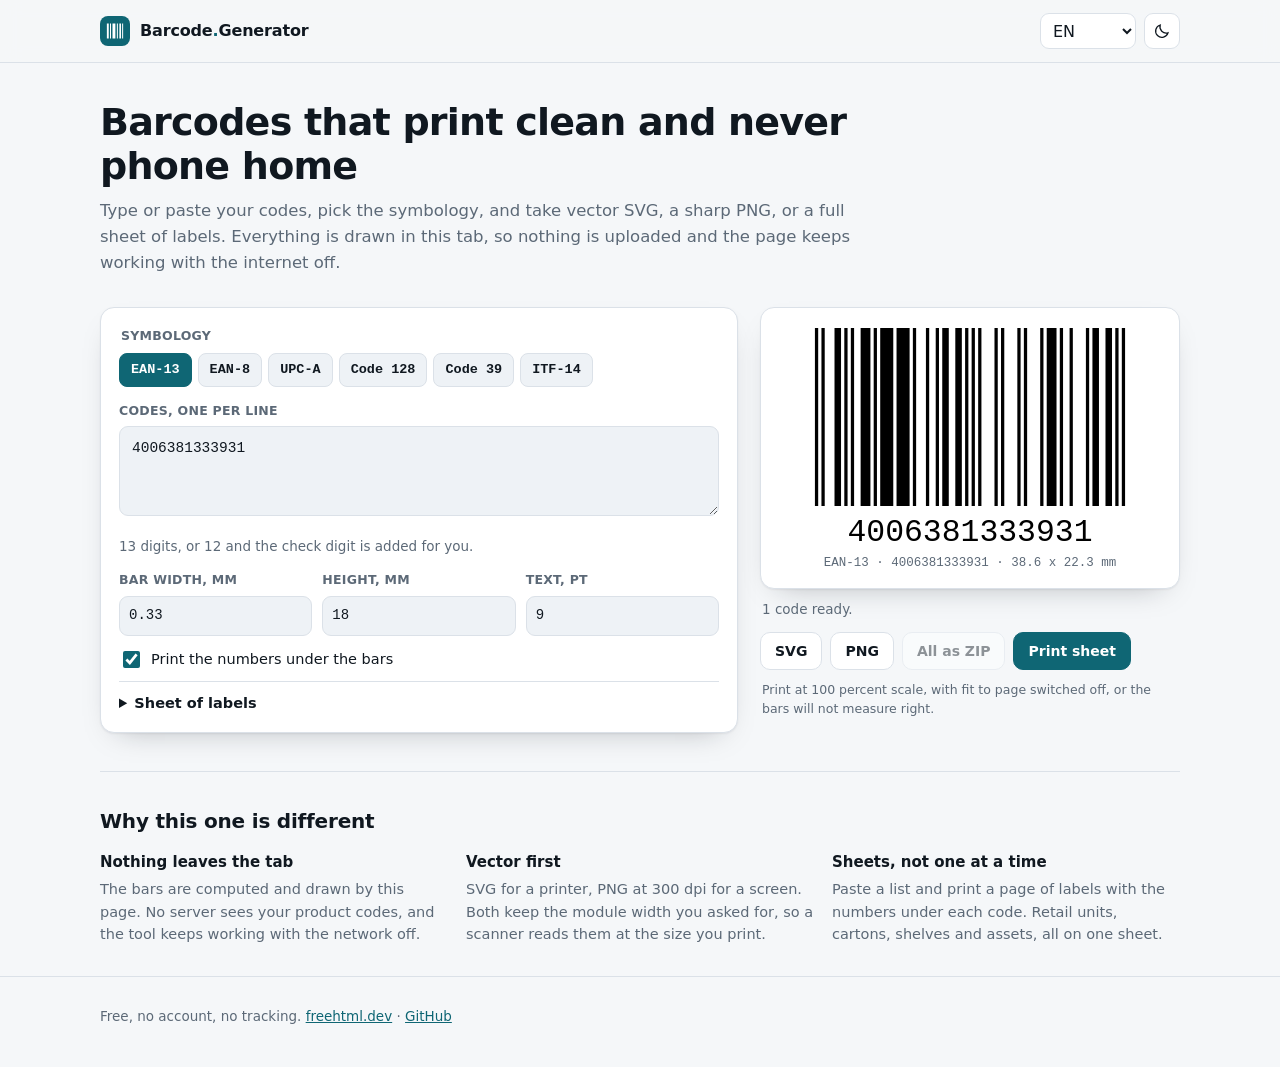
==== index.html @ d28ccdf2 "CSP prin meta: default-src 'self', connect-src 'self', object-src 'none'. GitHub Pages nu permite an" ====
<!DOCTYPE html>
<html lang="en" data-version="1.0.1">
<head>
<meta charset="utf-8">
<meta http-equiv="Content-Security-Policy" content="default-src 'self'; script-src 'self' 'unsafe-inline'; style-src 'self' 'unsafe-inline'; img-src 'self' data: blob:; font-src 'self' data:; media-src 'self' blob: data:; connect-src 'self'; worker-src 'self' blob:; object-src 'none'; base-uri 'self'; upgrade-insecure-requests">
<!-- CSP prin meta: GitHub Pages nu permite antete HTTP. Fara frame-ancestors/form-action, pe care meta nu le accepta. -->
<meta name="viewport" content="width=device-width, initial-scale=1, viewport-fit=cover">
<meta name="color-scheme" content="light dark">
<meta name="theme-color" content="#0f6674">
<title>Barcode Generator · EAN, UPC, Code 128, printed in your browser</title>
<link rel="canonical" href="https://tekideki.github.io/Barcode-Generator/">
<meta name="description" content="Make EAN-13, EAN-8, UPC-A, ITF-14, Code 128 and Code 39 barcodes as vector SVG or sharp PNG, then print a whole sheet of labels. No account, no upload, works offline.">
<meta name="author" content="Kristian Mario Miskovic (TekiDeki)">
<meta name="robots" content="index, follow">
<link rel="manifest" href="manifest.json">
<link rel="icon" href="favicon.ico" sizes="32x32">
<link rel="icon" href="icons/icon.svg" type="image/svg+xml">
<link rel="apple-touch-icon" href="apple-touch-icon.png">
<style>
:root{
  --bg:#f5f7f9; --surface:#ffffff; --surface-2:#eef2f6; --ink:#101820; --muted:#5c6977;
  --line:#dbe1e8; --accent:#0f6674; --accent-2:#0b4f5a; --on-accent:#ffffff;
  --shadow:0 1px 2px rgba(16,24,32,.06),0 12px 30px -18px rgba(16,24,32,.35);
  --r:14px; --r-sm:9px;
  --sans:ui-sans-serif,system-ui,-apple-system,"Segoe UI",Roboto,"Helvetica Neue",Arial,sans-serif;
  --mono:ui-monospace,SFMono-Regular,"SF Mono",Menlo,Consolas,"Liberation Mono",monospace;
}
html[data-theme="dark"]{
  --bg:#0b0f14; --surface:#121a23; --surface-2:#18222d; --ink:#e9eef5; --muted:#9aa8b8;
  --line:#26323f; --accent:#2dd4bf; --accent-2:#5eead4; --on-accent:#04211c;
  --shadow:0 1px 2px rgba(0,0,0,.5),0 18px 40px -24px rgba(0,0,0,.9);
}
*{box-sizing:border-box}
html{-webkit-text-size-adjust:100%}
body{
  margin:0;background:var(--bg);color:var(--ink);font-family:var(--sans);
  font-size:16px;line-height:1.55;-webkit-font-smoothing:antialiased;
}
.wrap{max-width:1120px;margin:0 auto;padding:0 20px}
.sr{position:absolute;width:1px;height:1px;overflow:hidden;clip:rect(0 0 0 0);white-space:nowrap}
.skip{position:absolute;left:-999px}
.skip:focus{left:12px;top:12px;z-index:20;background:var(--surface);padding:10px 14px;border-radius:8px}

/* top bar */
.topbar{position:sticky;top:0;z-index:10;background:color-mix(in srgb,var(--bg) 86%,transparent);backdrop-filter:blur(10px);border-bottom:1px solid var(--line)}
.topbar-in{display:flex;align-items:center;justify-content:space-between;gap:12px;height:62px}
.brand{display:flex;align-items:center;gap:10px;text-decoration:none;color:var(--ink);font-weight:650;letter-spacing:-.01em}
.mark{width:30px;height:30px;display:grid;place-items:center;border-radius:8px;background:var(--accent);color:var(--on-accent)}
.mark svg{width:20px;height:20px;fill:currentColor}
.brand-dot{color:var(--accent)}
.tools{display:flex;align-items:center;gap:8px}
.select,.iconbtn{height:36px;border:1px solid var(--line);background:var(--surface);color:var(--ink);border-radius:9px;font:inherit}
.select{padding:0 8px}
.iconbtn{width:36px;display:grid;place-items:center;cursor:pointer}
.iconbtn svg{width:18px;height:18px;fill:none;stroke:currentColor;stroke-width:1.7;stroke-linecap:round}
html[data-theme="dark"] .moon{display:none}
html[data-theme="light"] .sun{display:none}

/* intro */
.intro{padding:38px 0 10px;max-width:760px}
h1{font-size:clamp(26px,3.4vw,38px);line-height:1.15;letter-spacing:-.02em;margin:0 0 10px}
.lede{margin:0;color:var(--muted);font-size:16.5px}

/* work area */
.work{display:grid;grid-template-columns:minmax(0,1fr) minmax(0,420px);gap:22px;padding:22px 0 10px;align-items:start}
.panel{background:var(--surface);border:1px solid var(--line);border-radius:var(--r);padding:18px;box-shadow:var(--shadow)}
.types{border:0;padding:0;margin:0 0 14px}
.types legend,.field>span{font-size:12.5px;font-weight:600;letter-spacing:.02em;text-transform:uppercase;color:var(--muted)}
.chips{display:flex;flex-wrap:wrap;gap:6px;margin-top:8px}
.chip{
  font:600 13.5px/1 var(--mono);padding:9px 11px;border-radius:8px;cursor:pointer;
  border:1px solid var(--line);background:var(--surface-2);color:var(--ink);
}
.chip:hover{border-color:color-mix(in srgb,var(--accent) 45%,var(--line))}
.chip.on{background:var(--accent);border-color:var(--accent);color:var(--on-accent)}
.field{display:block;margin:0 0 12px}
.field>span{display:block;margin-bottom:6px}
.field input,.field textarea{
  width:100%;font:inherit;color:var(--ink);background:var(--surface-2);
  border:1px solid var(--line);border-radius:var(--r-sm);padding:10px 12px;
}
.field textarea{font-family:var(--mono);font-size:14.5px;resize:vertical;min-height:64px}
.field input:focus,.field textarea:focus{outline:2px solid color-mix(in srgb,var(--accent) 55%,transparent);outline-offset:1px;border-color:var(--accent)}
.row{display:grid;grid-template-columns:repeat(3,minmax(0,1fr));gap:10px}
.field.small{margin-bottom:8px}
.field.small input{font-family:var(--mono);font-size:14px;padding:8px 9px}
.hint{margin:2px 0 14px;color:var(--muted);font-size:13.5px}
.check{display:flex;align-items:center;gap:8px;font-size:14.5px;margin:4px 0 10px;cursor:pointer}
.check input{width:17px;height:17px;accent-color:var(--accent)}
.sheet{border-top:1px solid var(--line);padding-top:10px;margin-top:6px}
.sheet summary{cursor:pointer;font-weight:600;font-size:14.5px}
.sheet[open] summary{margin-bottom:10px}

/* preview */
.preview{position:sticky;top:80px}
.paper{
  background:#fff;color:#101820;border:1px solid var(--line);border-radius:var(--r);
  padding:20px 18px 14px;box-shadow:var(--shadow);min-height:170px;
  display:flex;flex-direction:column;align-items:center;justify-content:center;gap:6px;
}
.svgbox{width:100%;display:flex;justify-content:center}
.svgbox svg{width:100%;height:auto;max-height:230px;display:block}
.caption{margin:0;font-family:var(--mono);font-size:12.5px;color:#5c6977;text-align:center;min-height:18px}
.status{margin:10px 2px 0;font-size:13.5px;color:var(--muted);min-height:20px}
.status.bad{color:#b3261e}
html[data-theme="dark"] .status.bad{color:#ff9b90}
.actions{display:flex;flex-wrap:wrap;gap:8px;margin-top:12px}
.btn{
  font:600 14px/1 var(--sans);padding:11px 14px;border-radius:10px;cursor:pointer;
  border:1px solid var(--line);background:var(--surface);color:var(--ink);
}
.btn:hover{border-color:var(--accent)}
.btn.primary{background:var(--accent);border-color:var(--accent);color:var(--on-accent)}
.btn:disabled{opacity:.45;cursor:not-allowed}
.note{margin:10px 2px 0;color:var(--muted);font-size:12.5px}

/* about + foot */
.about{padding:34px 0 20px;border-top:1px solid var(--line);margin-top:28px}
.about h2{font-size:20px;margin:0 0 14px;letter-spacing:-.01em}
.about-grid{display:grid;grid-template-columns:repeat(3,minmax(0,1fr));gap:18px}
.about h3{margin:0 0 4px;font-size:15px}
.about p{margin:0;color:var(--muted);font-size:14.5px}
.foot{border-top:1px solid var(--line);margin-top:10px;padding:16px 0 26px;color:var(--muted);font-size:13.5px}
.foot a{color:var(--accent)}

/* the page that will print, shown on screen before the dialog opens */
.sheet-view:not([hidden]) #sheet{display:grid;gap:0;grid-auto-rows:min-content}
.sheet-view{margin-top:16px;border:1px solid var(--line);border-radius:var(--r);background:var(--surface-2);padding:12px}
.sheet-title{margin:0 0 10px;font-size:12.5px;font-weight:600;letter-spacing:.02em;text-transform:uppercase;color:var(--muted)}
.sheet-scaler{
  --s:.60;
  width:calc(190mm * var(--s));height:calc(277mm * var(--s));
  overflow:hidden;background:#fff;border:1px solid #c9d2dc;
  box-shadow:0 6px 18px -10px rgba(0,0,0,.4);
}
.sheet-scaler #sheet{transform:scale(var(--s));transform-origin:top left}

/* the printed page */
#sheet{display:none}
#sheet .label{
  box-sizing:border-box;overflow:hidden;background:#fff;color:#000;
  display:flex;flex-direction:column;align-items:center;justify-content:center;
}
#sheet .label svg{display:block;max-width:100%;height:auto}
#sheet .label .num{font-family:var(--mono);color:#000;line-height:1.1;text-align:center;margin-top:1mm}

@media (max-width:900px){
  .work{grid-template-columns:minmax(0,1fr)}
  .sheet-scaler{--s:.46}
  .preview{position:static}
  .about-grid{grid-template-columns:minmax(0,1fr)}
}
@media (max-width:520px){
  .row{grid-template-columns:repeat(2,minmax(0,1fr))}
  .actions .btn{flex:1 1 45%}
}
@media print{
  @page{size:A4;margin:10mm}
  body{background:#fff}
  .topbar,.intro,.panel,.preview,.about,.foot,.skip{display:none !important}
  .sheet-view{display:block !important;border:0;padding:0;margin:0;background:none}
  .sheet-title{display:none}
  .sheet-scaler{--s:1;width:auto;height:auto;overflow:visible;border:0;box-shadow:none}
  .sheet-scaler #sheet{transform:none}
  #sheet{
    display:grid;justify-content:start;align-content:start;
    grid-auto-rows:min-content;gap:0;
  }
  #sheet .label{page-break-inside:avoid}
  .wrap{padding:0;max-width:none}
}
@media (prefers-reduced-motion:reduce){
  *{animation:none !important;transition:none !important}
}
</style>
<script>
/* Paint the stored theme before the body exists, so a reload never flashes. */
(function () {
  try {
    var saved = localStorage.getItem('barcode-generator.theme');
    var dark = saved === 'dark' || (!saved && window.matchMedia && window.matchMedia('(prefers-color-scheme: dark)').matches);
    document.documentElement.setAttribute('data-theme', dark ? 'dark' : 'light');
  } catch (e) {
    document.documentElement.setAttribute('data-theme', 'light');
  }
}());
</script>
</head>
<body>

<a class="skip" href="#main" data-i18n="skip">Skip to content</a>

<header class="topbar">
  <div class="wrap topbar-in">
    <a class="brand" href="#main">
      <span class="mark" aria-hidden="true"><svg viewBox="0 0 32 32"><rect x="3" y="4" width="3" height="24"/><rect x="8" y="4" width="1.6" height="24"/><rect x="12" y="4" width="4.6" height="24"/><rect x="19" y="4" width="1.6" height="24"/><rect x="23" y="4" width="2.6" height="24"/><rect x="27.4" y="4" width="1.6" height="24"/></svg></span>
      <span class="brand-text">Barcode<span class="brand-dot">.</span>Generator</span>
    </a>
    <div class="tools">
      <label class="sr" for="lang" data-i18n="language">Language</label>
      <select id="lang" class="select">
        <option value="en">EN</option>
        <option value="ro">RO</option>
        <option value="sr-latn">SR</option>
        <option value="sr-cyrl">SR ћир</option>
      </select>
      <button id="theme" class="iconbtn" type="button" data-i18n-aria-label="theme" aria-label="Switch theme">
        <svg class="sun" viewBox="0 0 24 24" aria-hidden="true"><circle cx="12" cy="12" r="4.2"/><path d="M12 2.6v2.2M12 19.2v2.2M4.2 12H2M22 12h-2.2M6 6l1.6 1.6M16.4 16.4L18 18M18 6l-1.6 1.6M7.6 16.4L6 18"/></svg>
        <svg class="moon" viewBox="0 0 24 24" aria-hidden="true"><path d="M20 14.4A8.4 8.4 0 0 1 9.6 4a8.4 8.4 0 1 0 10.4 10.4z"/></svg>
      </button>
    </div>
  </div>
</header>

<main id="main" class="wrap">

  <section class="intro">
    <h1 data-i18n="h1">Barcodes that print clean and never phone home</h1>
    <p class="lede" data-i18n="lede">Type or paste your codes, pick the symbology, and take vector SVG, a sharp PNG, or a full sheet of labels. Everything is drawn in this tab, so nothing is uploaded and the page keeps working with the internet off.</p>
  </section>

  <div class="work">

    <form class="panel" id="form" autocomplete="off">
      <fieldset class="types">
        <legend data-i18n="typeLegend">Symbology</legend>
        <div class="chips" id="types">
          <button type="button" class="chip on" data-type="ean13">EAN-13</button>
          <button type="button" class="chip" data-type="ean8">EAN-8</button>
          <button type="button" class="chip" data-type="upca">UPC-A</button>
          <button type="button" class="chip" data-type="code128">Code 128</button>
          <button type="button" class="chip" data-type="code39">Code 39</button>
          <button type="button" class="chip" data-type="itf14">ITF-14</button>
        </div>
      </fieldset>

      <label class="field">
        <span data-i18n="codesLabel">Codes, one per line</span>
        <textarea id="codes" rows="3" spellcheck="false" data-i18n-placeholder="codesPlaceholder" placeholder="4006381333931"></textarea>
      </label>
      <p class="hint" id="hint" data-i18n="hintEan13">13 digits. The last one is the check digit, and it is filled in for you when you type 12.</p>

      <div class="row">
        <label class="field small">
          <span data-i18n="barWidth">Bar width, mm</span>
          <input id="module" type="number" min="0.19" max="1" step="0.01" value="0.33">
        </label>
        <label class="field small">
          <span data-i18n="barHeight">Height, mm</span>
          <input id="height" type="number" min="5" max="80" step="1" value="18">
        </label>
        <label class="field small">
          <span data-i18n="textSize">Text, pt</span>
          <input id="textsize" type="number" min="4" max="20" step="0.5" value="9">
        </label>
      </div>

      <label class="check"><input id="showtext" type="checkbox" checked> <span data-i18n="showText">Print the numbers under the bars</span></label>

      <details class="sheet">
        <summary data-i18n="sheetSummary">Sheet of labels</summary>
        <div class="row">
          <label class="field small">
            <span data-i18n="labelWidth">Label width, mm</span>
            <input id="labelw" type="number" min="20" max="190" step="1" value="63.5">
          </label>
          <label class="field small">
            <span data-i18n="labelHeight">Label height, mm</span>
            <input id="labelh" type="number" min="15" max="100" step="1" value="30">
          </label>
          <label class="field small">
            <span data-i18n="gap">Gap, mm</span>
            <input id="gap" type="number" min="0" max="20" step="0.5" value="3">
          </label>
        </div>
        <p class="hint" id="sheetHint" data-i18n="sheetHint">A4 page, as many labels per row as fit. The bars scale to the label.</p>
      </details>
    </form>

    <section class="preview" aria-live="polite">
      <div class="paper">
        <div id="svgbox" class="svgbox"></div>
        <p class="caption" id="caption"></p>
      </div>
      <p class="status" id="status"></p>
      <div class="actions">
        <button id="btn-svg" class="btn" type="button" data-i18n="downloadSvg">SVG</button>
        <button id="btn-png" class="btn" type="button" data-i18n="downloadPng">PNG</button>
        <button id="btn-zip" class="btn" type="button" data-i18n="downloadAll">All as ZIP</button>
        <button id="btn-print" class="btn primary" type="button" data-i18n="printSheet">Print sheet</button>
      </div>
      <p class="note" data-i18n="printNote">Print at 100% scale, with "fit to page" switched off, or the bars will not measure right.</p>
    </section>
  </div>

  <div class="sheet-view" id="sheetview" hidden>
    <p class="sheet-title" data-i18n="sheetPreview">The page that will print, A4</p>
    <div class="sheet-scaler"><div id="sheet"></div></div>
  </div>

  <section class="about">
    <h2 data-i18n="aboutTitle">Why this one is different</h2>
    <div class="about-grid">
      <div>
        <h3 data-i18n="about1Title">Nothing leaves the tab</h3>
        <p data-i18n="about1Body">The bars are computed and drawn by this page. No server sees your product codes, and the tool keeps working with the network off.</p>
      </div>
      <div>
        <h3 data-i18n="about2Title">Vector first</h3>
        <p data-i18n="about2Body">SVG for a printer, PNG at 300 or 600 dpi for a screen. Both keep the module width you asked for, so a scanner reads them at the size you print.</p>
      </div>
      <div>
        <h3 data-i18n="about3Title">Sheets, not one at a time</h3>
        <p data-i18n="about3Body">Paste a list and print a page of labels with the numbers under each code. Retail units, cartons, shelves and assets, all on one sheet.</p>
      </div>
    </div>
  </section>
</main>

<footer class="foot">
  <div class="wrap">
    <p><span data-i18n="footerFree">Free, no account, no tracking.</span> <a href="https://freehtml.dev">freehtml.dev</a> · <a href="https://github.com/TekiDeki/Barcode-Generator">GitHub</a></p>
  </div>
</footer>

<script>
/* Barcode Generator - TekiDeki
 * SPDX-License-Identifier: Apache-2.0
 *
 * The encoders. Every function here turns a typed value into one string of
 * modules: 1 is a bar, 0 is a space. Nothing draws, nothing touches the page,
 * so the whole file can be tested in Node without a browser.
 *
 * Six symbologies, chosen because they cover what people actually print:
 * EAN-13 and UPC-A for retail units, EAN-8 for small packages, ITF-14 for
 * cartons, Code 128 for shipping and assets, Code 39 for labels that must stay
 * readable when a printer smears them.
 */
(function (root, factory) {
  var api = factory();
  if (typeof module === 'object' && module.exports) module.exports = api;
  else root.Barcode = api;
}(typeof globalThis !== 'undefined' ? globalThis : this, function () {
  'use strict';

  /* ---------------------------------------------------------------- tables */

  // EAN and UPC: seven modules per digit, three alphabets.
  var L = ['0001101', '0011001', '0010011', '0111101', '0100011',
           '0110001', '0101111', '0111011', '0110111', '0001011'];
  var R = L.map(function (s) {
    return s.replace(/0/g, 'x').replace(/1/g, '0').replace(/x/g, '1');
  });
  var G = R.map(function (s) { return s.split('').reverse().join(''); });

  // Which half of an EAN-13 uses the G alphabet, by the leading digit.
  var PARITY = ['LLLLLL', 'LLGLGG', 'LLGGLG', 'LLGGGL', 'LGLLGG',
                'LGGLLG', 'LGGGLL', 'LGLGLG', 'LGLGGL', 'LGGLGL'];

  // Code 128: element widths, bars and spaces alternating, starting with a bar.
  // Values 0 to 102 are the data symbols, 103 to 105 the three start codes,
  // 106 is the stop pattern and is two modules longer than the rest.
  var C128 = ['212222', '222122', '222221', '121223', '121322', '131222',
    '122213', '122312', '132212', '221213', '221312', '231212', '112232',
    '122132', '122231', '113222', '123122', '123221', '223211', '221132',
    '221231', '213212', '223112', '312131', '311222', '321122', '321221',
    '312212', '322112', '322211', '212123', '212321', '232121', '111323',
    '131123', '131321', '112313', '132113', '132311', '211313', '231113',
    '231311', '112133', '112331', '132131', '113123', '113321', '133121',
    '313121', '211331', '231131', '213113', '213311', '213131', '311123',
    '311321', '331121', '312113', '312311', '332111', '314111', '221411',
    '431111', '111224', '111422', '121124', '121421', '141122', '141221',
    '112214', '112412', '122114', '122411', '142112', '142211', '241211',
    '221114', '413111', '241112', '134111', '111242', '121142', '121241',
    '114212', '124112', '124211', '411212', '421112', '421211', '212141',
    '214121', '412121', '111143', '111341', '131141', '114113', '114311',
    '411113', '411311', '113141', '114131', '311141', '411131', '211412',
    '211214', '211232', '2331112'];

  var START_A = 103, START_B = 104, START_C = 105, STOP = 106;

  // Code 39: nine elements per character, three of them wide.
  var C39 = {
    '0': '000110100', '1': '100100001', '2': '001100001', '3': '101100000',
    '4': '000110001', '5': '100110000', '6': '001110000', '7': '000100101',
    '8': '100100100', '9': '001100100', 'A': '100001001', 'B': '001001001',
    'C': '101001000', 'D': '000011001', 'E': '100011000', 'F': '001011000',
    'G': '000001101', 'H': '100001100', 'I': '001001100', 'J': '000011100',
    'K': '100000011', 'L': '001000011', 'M': '101000010', 'N': '000010011',
    'O': '100010010', 'P': '001010010', 'Q': '000000111', 'R': '100000110',
    'S': '001000110', 'T': '000010110', 'U': '110000001', 'V': '011000001',
    'W': '111000000', 'X': '010010001', 'Y': '110010000', 'Z': '011010000',
    '-': '010000101', '.': '110000100', ' ': '011000100', '$': '010101000',
    '/': '010100010', '+': '010001010', '%': '000101010', '*': '010010100'
  };

  // Interleaved 2 of 5: five elements per digit, two of them wide.
  var ITF = ['00110', '10001', '01001', '11000', '00101',
             '10100', '01100', '00011', '10010', '01010'];

  /* ------------------------------------------------------------- helpers */

  function modules(widths, wide) {
    // Turn a list of 0/1 flags into modules, alternating bar and space.
    var out = '';
    for (var i = 0; i < widths.length; i++) {
      out += (i % 2 === 0 ? '1' : '0').repeat(widths[i] ? wide : 1);
    }
    return out;
  }

  function widths(str) {
    // Turn a width pattern such as "212222" into modules, bar first.
    var out = '', bar = '1';
    for (var i = 0; i < str.length; i++) {
      out += bar.repeat(+str.charAt(i));
      bar = bar === '1' ? '0' : '1';
    }
    return out;
  }

  function digitsOnly(raw) {
    return String(raw == null ? '' : raw).replace(/[\s-]/g, '');
  }

  function checkDigit(body) {
    // Modulo 10, weights 3 and 1 from the right. Same rule for EAN, UPC, GTIN.
    var sum = 0, weight = 3;
    for (var i = body.length - 1; i >= 0; i--) {
      sum += (+body.charAt(i)) * weight;
      weight = weight === 3 ? 1 : 3;
    }
    return (10 - (sum % 10)) % 10;
  }

  /* ---------------------------------------------------------- symbologies */

  function ean13(raw) {
    var v = digitsOnly(raw);
    if (!/^\d{12,13}$/.test(v)) {
      return { ok: false, error: 'wrongLength', want: 13 };
    }
    var body = v.slice(0, 12);
    var check = checkDigit(body);
    var notes = [];
    if (v.length === 13 && +v.charAt(12) !== check) {
      notes.push({ kind: 'checkFixed', from: v.charAt(12), to: String(check) });
      v = body + check;
    } else if (v.length === 12) {
      v = body + check;
    }
    var parity = PARITY[+v.charAt(0)];
    var bits = '101';
    for (var i = 0; i < 6; i++) {
      var d = +v.charAt(i + 1);
      bits += parity.charAt(i) === 'L' ? L[d] : G[d];
    }
    bits += '01010';
    for (var j = 0; j < 6; j++) bits += R[+v.charAt(j + 7)];
    bits += '101';
    return { ok: true, bits: bits, text: v, value: v, notes: notes };
  }

  function ean8(raw) {
    var v = digitsOnly(raw);
    if (!/^\d{7,8}$/.test(v)) return { ok: false, error: 'wrongLength', want: 8 };
    var body = v.slice(0, 7);
    var check = checkDigit(body);
    var notes = [];
    if (v.length === 8 && +v.charAt(7) !== check) {
      notes.push({ kind: 'checkFixed', from: v.charAt(7), to: String(check) });
      v = body + check;
    } else if (v.length === 7) {
      v = body + check;
    }
    var bits = '101';
    for (var i = 0; i < 4; i++) bits += L[+v.charAt(i)];
    bits += '01010';
    for (var j = 0; j < 4; j++) bits += R[+v.charAt(j + 4)];
    bits += '101';
    return { ok: true, bits: bits, text: v, value: v, notes: notes };
  }

  function upca(raw) {
    var v = digitsOnly(raw);
    if (!/^\d{11,12}$/.test(v)) return { ok: false, error: 'wrongLength', want: 12 };
    var body = v.slice(0, 11);
    var check = checkDigit(body);
    var notes = [];
    if (v.length === 12 && +v.charAt(11) !== check) {
      notes.push({ kind: 'checkFixed', from: v.charAt(11), to: String(check) });
      v = body + check;
    } else if (v.length === 11) {
      v = body + check;
    }
    var bits = '101';
    for (var i = 0; i < 6; i++) bits += L[+v.charAt(i)];
    bits += '01010';
    for (var j = 0; j < 6; j++) bits += R[+v.charAt(j + 6)];
    bits += '101';
    return { ok: true, bits: bits, text: v, value: v, notes: notes };
  }

  function code128(raw) {
    var v = String(raw == null ? '' : raw);
    if (!v.length) return { ok: false, error: 'empty' };
    if (v.length > 48) return { ok: false, error: 'tooLong', max: 48 };

    var values = [], start, i;
    var numeric = /^\d+$/.test(v) && v.length % 2 === 0 && v.length >= 2;

    if (numeric) {
      start = START_C;
      for (i = 0; i < v.length; i += 2) values.push(+v.substr(i, 2));
    } else {
      start = START_B;
      for (i = 0; i < v.length; i++) {
        var code = v.charCodeAt(i);
        if (code < 32 || code > 126) return { ok: false, error: 'badChar', at: v.charAt(i) };
        values.push(code - 32);
      }
    }

    var sum = start;
    for (i = 0; i < values.length; i++) sum += values[i] * (i + 1);
    var check = sum % 103;

    var bits = widths(C128[start]);
    for (i = 0; i < values.length; i++) bits += widths(C128[values[i]]);
    bits += widths(C128[check]);
    bits += widths(C128[STOP]);

    return { ok: true, bits: bits, text: v, value: v, notes: [], checksum: check };
  }

  function code39(raw) {
    var v = String(raw == null ? '' : raw).toUpperCase();
    if (!v.length) return { ok: false, error: 'empty' };
    if (v.length > 40) return { ok: false, error: 'tooLong', max: 40 };
    for (var i = 0; i < v.length; i++) {
      if (!Object.prototype.hasOwnProperty.call(C39, v.charAt(i)) || v.charAt(i) === '*') {
        return { ok: false, error: 'badChar', at: v.charAt(i) };
      }
    }
    var notes = [];
    if (String(raw) !== v) notes.push({ kind: 'upperCased' });

    var bits = '';
    var chars = '*' + v + '*';
    for (var j = 0; j < chars.length; j++) {
      bits += modules(C39[chars.charAt(j)].split('').map(Number), 3) + '0';
    }
    return { ok: true, bits: bits.slice(0, -1), text: v, value: v, notes: notes };
  }

  function itf14(raw) {
    var v = digitsOnly(raw);
    if (!/^\d{13,14}$/.test(v)) return { ok: false, error: 'wrongLength', want: 14 };
    var body = v.slice(0, 13);
    var check = checkDigit(body);
    var notes = [];
    if (v.length === 14 && +v.charAt(13) !== check) {
      notes.push({ kind: 'checkFixed', from: v.charAt(13), to: String(check) });
      v = body + check;
    } else if (v.length === 13) {
      v = body + check;
    }
    var bits = '1010';
    for (var i = 0; i < v.length; i += 2) {
      var a = ITF[+v.charAt(i)], b = ITF[+v.charAt(i + 1)];
      for (var k = 0; k < 5; k++) {
        bits += (a.charAt(k) === '1' ? '111' : '1');
        bits += (b.charAt(k) === '1' ? '000' : '0');
      }
    }
    bits += '11101';
    return { ok: true, bits: bits, text: v, value: v, notes: notes };
  }

  var TYPES = {
    ean13: { encode: ean13, name: 'EAN-13', digits: 13, quiet: 11, sample: '4006381333931' },
    ean8: { encode: ean8, name: 'EAN-8', digits: 8, quiet: 10, sample: '96385074' },
    upca: { encode: upca, name: 'UPC-A', digits: 12, quiet: 9, sample: '012345678905' },
    code128: { encode: code128, name: 'Code 128', quiet: 10, sample: 'SHIP-2026-0042' },
    code39: { encode: code39, name: 'Code 39', quiet: 10, sample: 'ASSET 0042' },
    itf14: { encode: itf14, name: 'ITF-14', digits: 14, quiet: 10, sample: '15400141234562' }
  };

  function encode(type, raw) {
    var spec = TYPES[type];
    if (!spec) return { ok: false, error: 'unknownType' };
    var result = spec.encode(raw);
    if (result.ok) {
      result.type = type;
      result.name = spec.name;
      result.quiet = spec.quiet;
      result.digits = spec.digits || null;
    }
    return result;
  }

  return {
    TYPES: TYPES,
    list: Object.keys(TYPES),
    encode: encode,
    checkDigit: checkDigit,
    digitsOnly: digitsOnly
  };
}));
</script>
<script>
/* Generated by build.py from src/i18n/locales.json. Do not edit. */
window.TD_LOCALES = {
  "en": {"about1Body": "The bars are computed and drawn by this page. No server sees your product codes, and the tool keeps working with the network off.", "about1Title": "Nothing leaves the tab", "about2Body": "SVG for a printer, PNG at 300 dpi for a screen. Both keep the module width you asked for, so a scanner reads them at the size you print.", "about2Title": "Vector first", "about3Body": "Paste a list and print a page of labels with the numbers under each code. Retail units, cartons, shelves and assets, all on one sheet.", "about3Title": "Sheets, not one at a time", "aboutTitle": "Why this one is different", "barHeight": "Height, mm", "barWidth": "Bar width, mm", "codesLabel": "Codes, one per line", "codesPlaceholder": "4006381333931", "downloadAll": "All as ZIP", "downloadPng": "PNG", "downloadSvg": "SVG", "errBadChar": "The character {char} cannot be encoded here.", "errEmpty": "Type a code first.", "errTooLong": "Too long, the limit is {max} characters.", "errWrongLength": "Needs {want} digits.", "footerFree": "Free, no account, no tracking.", "gap": "Gap, mm", "h1": "Barcodes that print clean and never phone home", "hintCode128": "Letters, digits and punctuation. A code made only of digits is packed two at a time, which makes it shorter.", "hintCode39": "Capital letters, digits, space, and the signs - . $ / + %", "hintEan13": "13 digits, or 12 and the check digit is added for you.", "hintEan8": "8 digits, or 7 and the check digit is added for you.", "hintItf14": "14 digits for a carton, or 13 and the check digit is added for you.", "hintUpca": "12 digits, or 11 and the check digit is added for you.", "labelHeight": "Label height, mm", "labelWidth": "Label width, mm", "language": "Language", "lede": "Type or paste your codes, pick the symbology, and take vector SVG, a sharp PNG, or a full sheet of labels. Everything is drawn in this tab, so nothing is uploaded and the page keeps working with the internet off.", "linePrefix": "Line {n}:", "noteCheck": "The check digit was wrong and has been corrected from {from} to {to}.", "noteUpper": "Lower case was changed to capitals.", "printNote": "Print at 100 percent scale, with fit to page switched off, or the bars will not measure right.", "printSheet": "Print sheet", "sheetHint": "A4 page, as many labels per row as fit. The bars scale down to the label.", "sheetPreview": "The page that will print, A4", "sheetSummary": "Sheet of labels", "showText": "Print the numbers under the bars", "skip": "Skip to content", "statusMany": "{n} codes ready.", "statusOne": "{n} code ready.", "textSize": "Text, pt", "theme": "Switch theme", "typeLegend": "Symbology"},
  "ro": {"about1Body": "Barele se calculează și se desenează în pagină. Niciun server nu vede codurile tale, iar unealta merge cu rețeaua oprită.", "about1Title": "Nimic nu pleacă din tab", "about2Body": "SVG pentru tipar, PNG la 300 dpi pentru ecran. Amândouă păstrează lățimea barei cerută, deci scannerul citește la dimensiunea tipărită.", "about2Title": "Vectorial, în primul rând", "about3Body": "Lipești o listă și tipărești o pagină de etichete cu cifrele sub fiecare cod. Produse, baxuri, rafturi și bunuri, toate pe o foaie.", "about3Title": "Foi întregi, nu bucată cu bucată", "aboutTitle": "De ce e altfel", "barHeight": "Înălțime, mm", "barWidth": "Lățime bară, mm", "codesLabel": "Coduri, unul pe linie", "codesPlaceholder": "4006381333931", "downloadAll": "Toate în ZIP", "downloadPng": "PNG", "downloadSvg": "SVG", "errBadChar": "Caracterul {char} nu poate fi codat aici.", "errEmpty": "Scrie întâi un cod.", "errTooLong": "Prea lung, limita este {max} caractere.", "errWrongLength": "Trebuie {want} cifre.", "footerFree": "Gratuit, fără cont, fără urmărire.", "gap": "Spațiu, mm", "h1": "Coduri de bare care se tipăresc curat și nu sună nicăieri", "hintCode128": "Litere, cifre și semne. Un cod doar din cifre se împachetează câte două, deci iese mai scurt.", "hintCode39": "Litere mari, cifre, spațiu și semnele - . $ / + %", "hintEan13": "13 cifre, sau 12 și cifra de control se adaugă singură.", "hintEan8": "8 cifre, sau 7 și cifra de control se adaugă singură.", "hintItf14": "14 cifre pentru un bax, sau 13 și cifra de control se adaugă singură.", "hintUpca": "12 cifre, sau 11 și cifra de control se adaugă singură.", "labelHeight": "Înălțime etichetă, mm", "labelWidth": "Lățime etichetă, mm", "language": "Limba", "lede": "Scrii sau lipești codurile, alegi simbologia și iei SVG vectorial, PNG la rezoluție mare sau o foaie întreagă de etichete. Totul se desenează în acest tab, deci nimic nu se încarcă și pagina merge și cu internetul oprit.", "linePrefix": "Linia {n}:", "noteCheck": "Cifra de control era greșită și a fost corectată din {from} în {to}.", "noteUpper": "Literele mici au fost schimbate în mari.", "printNote": "Tipărește la 100 la sută, cu potrivirea la pagină oprită, altfel barele nu mai ies la dimensiunea cerută.", "printSheet": "Tipărește foaia", "sheetHint": "Pagină A4, atâtea etichete pe rând câte încap. Barele se micșorează până la etichetă.", "sheetPreview": "Pagina care se tipărește, A4", "sheetSummary": "Foaie de etichete", "showText": "Tipărește cifrele sub bare", "skip": "Sari la conținut", "statusMany": "{n} coduri gata.", "statusOne": "{n} cod gata.", "textSize": "Text, pt", "theme": "Schimbă tema", "typeLegend": "Simbologie"},
  "sr-latn": {"about1Body": "Crte se računaju i crtaju u stranici. Nijedan server ne vidi tvoje kodove, a alat radi i sa isključenom mrežom.", "about1Title": "Ništa ne izlazi iz taba", "about2Body": "SVG za štampu, PNG na 300 dpi za ekran. Oba zadržavaju traženu širinu crte, pa skener čita ono što je odštampano.", "about2Title": "Prvo vektorski", "about3Body": "Nalepi spisak i odštampaj stranu etiketa sa ciframa ispod svakog koda. Proizvodi, kutije, police i oprema, sve na jednom listu.", "about3Title": "Ceo list, ne jedna po jedna", "aboutTitle": "Zašto je ovaj drugačiji", "barHeight": "Visina, mm", "barWidth": "Širina crte, mm", "codesLabel": "Kodovi, jedan po redu", "codesPlaceholder": "4006381333931", "downloadAll": "Sve u ZIP", "downloadPng": "PNG", "downloadSvg": "SVG", "errBadChar": "Znak {char} ne može da se kodira ovde.", "errEmpty": "Prvo ukucaj kod.", "errTooLong": "Predugačko, granica je {max} znakova.", "errWrongLength": "Treba {want} cifara.", "footerFree": "Besplatno, bez naloga, bez praćenja.", "gap": "Razmak, mm", "h1": "Barkodovi koji se čisto štampaju i nikome ne javljaju", "hintCode128": "Slova, cifre i znaci. Kod samo od cifara pakuje se po dve, pa ispadne kraći.", "hintCode39": "Velika slova, cifre, razmak i znaci - . $ / + %", "hintEan13": "13 cifara, ili 12 pa se kontrolna cifra dodaje sama.", "hintEan8": "8 cifara, ili 7 pa se kontrolna cifra dodaje sama.", "hintItf14": "14 cifara za kartonsku kutiju, ili 13 pa se kontrolna cifra dodaje sama.", "hintUpca": "12 cifara, ili 11 pa se kontrolna cifra dodaje sama.", "labelHeight": "Visina etikete, mm", "labelWidth": "Širina etikete, mm", "language": "Jezik", "lede": "Ukucaj ili nalepi kodove, izaberi simbologiju i uzmi vektorski SVG, oštar PNG ili ceo list etiketa. Sve se crta u ovom tabu, pa se ništa ne šalje i stranica radi i bez interneta.", "linePrefix": "Red {n}:", "noteCheck": "Kontrolna cifra je bila pogrešna i ispravljena je iz {from} u {to}.", "noteUpper": "Mala slova su promenjena u velika.", "printNote": "Štampaj na 100 posto, sa isključenim uklapanjem u stranu, inače crte neće biti prave mere.", "printSheet": "Štampaj list", "sheetHint": "A4 strana, koliko etiketa po redu stane. Crte se smanjuju do etikete.", "sheetPreview": "Strana koja se štampa, A4", "sheetSummary": "List etiketa", "showText": "Štampaj cifre ispod crta", "skip": "Preskoči na sadržaj", "statusMany": "{n} kodova spremno.", "statusOne": "{n} kod spreman.", "textSize": "Tekst, pt", "theme": "Promeni temu", "typeLegend": "Simbologija"},
  "sr-cyrl": {"about1Body": "Црте се рачунају и цртају у страници. Ниједан сервер не види твоје кодове, а алат ради и са искљученом мрежом.", "about1Title": "Ништа не излази из таба", "about2Body": "SVG за штампу, PNG на 300 dpi за екран. Оба задржавају тражену ширину црте, па скенер чита оно што је одштампано.", "about2Title": "Прво векторски", "about3Body": "Налепи списак и одштампај страну етикета са цифрама испод сваког кода. Производи, кутије, полице и опрема, све на једном листу.", "about3Title": "Цео лист, не једна по једна", "aboutTitle": "Зашто је овај другачији", "barHeight": "Висина, мм", "barWidth": "Ширина црте, мм", "codesLabel": "Кодови, један по реду", "codesPlaceholder": "4006381333931", "downloadAll": "Све у ZIP", "downloadPng": "PNG", "downloadSvg": "SVG", "errBadChar": "Знак {char} не може да се кодира овде.", "errEmpty": "Прво укуцај код.", "errTooLong": "Предугачко, граница је {max} знакова.", "errWrongLength": "Треба {want} цифара.", "footerFree": "Бесплатно, без налога, без праћења.", "gap": "Размак, мм", "h1": "Баркодови који се чисто штампају и никоме не јављају", "hintCode128": "Слова, цифре и знаци. Код само од цифара пакује се по две, па испадне краћи.", "hintCode39": "Велика слова, цифре, размак и знаци - . $ / + %", "hintEan13": "13 цифара, или 12 па се контролна цифра додаје сама.", "hintEan8": "8 цифара, или 7 па се контролна цифра додаје сама.", "hintItf14": "14 цифара за картонску кутију, или 13 па се контролна цифра додаје сама.", "hintUpca": "12 цифара, или 11 па се контролна цифра додаје сама.", "labelHeight": "Висина етикете, мм", "labelWidth": "Ширина етикете, мм", "language": "Језик", "lede": "Укуцај или налепи кодове, изабери симбологију и узми векторски SVG, оштар PNG или цео лист етикета. Све се црта у овом табу, па се ништа не шаље и страница ради и без интернета.", "linePrefix": "Ред {n}:", "noteCheck": "Контролна цифра је била погрешна и исправљена је из {from} у {to}.", "noteUpper": "Мала слова су промењена у велика.", "printNote": "Штампај на 100 посто, са искљученим уклапањем у страну, иначе црте неће бити праве мере.", "printSheet": "Штампај лист", "sheetHint": "A4 страна, колико етикета по реду стане. Црте се смањују до етикете.", "sheetPreview": "Страна која се штампа, A4", "sheetSummary": "Лист етикета", "showText": "Штампај цифре испод црта", "skip": "Прескочи на садржај", "statusMany": "{n} кодова спремно.", "statusOne": "{n} код спреман.", "textSize": "Текст, пт", "theme": "Промени тему", "typeLegend": "Симбологија"}
};
</script>
<script>
/* Barcode Generator - TekiDeki
 * SPDX-License-Identifier: Apache-2.0
 *
 * The page. It reads the typed codes, asks barcode.js for the modules, then
 * draws them as SVG. The same svg string feeds the screen preview, the file
 * download and the print sheet, so what you see is what gets printed.
 */
(function () {
  'use strict';

  var B = window.Barcode;

  /* ------------------------------------------------------------- language */

  var LOCALES = window.TD_LOCALES || { en: {} };
  var lang = 'en';

  function t(key, vars) {
    var table = LOCALES[lang] || LOCALES.en || {};
    var value = table[key] || (LOCALES.en || {})[key] || key;
    if (vars) {
      Object.keys(vars).forEach(function (name) {
        value = value.replace('{' + name + '}', String(vars[name]));
      });
    }
    return value;
  }

  function applyLanguage(next, remember) {
    lang = LOCALES[next] ? next : 'en';
    document.documentElement.lang = lang;
    document.querySelectorAll('[data-i18n]').forEach(function (el) {
      el.textContent = t(el.getAttribute('data-i18n'));
    });
    document.querySelectorAll('[data-i18n-placeholder]').forEach(function (el) {
      el.setAttribute('placeholder', t(el.getAttribute('data-i18n-placeholder')));
    });
    document.querySelectorAll('[data-i18n-aria-label]').forEach(function (el) {
      el.setAttribute('aria-label', t(el.getAttribute('data-i18n-aria-label')));
    });
    document.getElementById('lang').value = lang;
    if (remember) store('lang', lang);
    render();
  }

  /* ---------------------------------------------------------------- store */

  function store(key, value) {
    try { localStorage.setItem('barcode-generator.' + key, value); } catch (e) { /* private mode */ }
  }
  function load(key, fallback) {
    try {
      var value = localStorage.getItem('barcode-generator.' + key);
      return value === null ? fallback : value;
    } catch (e) { return fallback; }
  }

  /* ----------------------------------------------------------------- state */

  var state = {
    type: load('type', 'ean13'),
    codes: load('codes', '4006381333931'),
    module: parseFloat(load('module', '0.33')),
    height: parseFloat(load('height', '18')),
    textsize: parseFloat(load('textsize', '9')),
    showtext: load('showtext', '1') === '1',
    labelw: parseFloat(load('labelw', '63.5')),
    labelh: parseFloat(load('labelh', '30')),
    gap: parseFloat(load('gap', '3'))
  };
  if (!B.TYPES[state.type]) state.type = 'ean13';

  var HINTS = {
    ean13: 'hintEan13', ean8: 'hintEan8', upca: 'hintUpca',
    code128: 'hintCode128', code39: 'hintCode39', itf14: 'hintItf14'
  };

  /* ------------------------------------------------------------- drawing */

  // One svg, in millimetres, with the bars as a single path of rectangles.
  function buildSvg(result, opts) {
    var pad = (result.quiet || 10) * opts.module;
    var barsW = result.bits.length * opts.module;
    var textMm = opts.showtext ? opts.textsize * 0.3528 : 0;
    var gapMm = opts.showtext ? 1.1 : 0;
    var wmm = barsW + pad * 2;
    var hmm = opts.height + textMm + gapMm;

    var path = [];
    var run = 0;
    for (var i = 0; i <= result.bits.length; i++) {
      if (result.bits.charAt(i) === '1') {
        run++;
      } else if (run) {
        path.push('M' + fmt(pad + (i - run) * opts.module) + ' 0h' +
          fmt(run * opts.module) + 'V' + fmt(opts.height) + 'H' +
          fmt(pad + (i - run) * opts.module) + 'Z');
        run = 0;
      }
    }

    var label = opts.showtext
      ? '<text x="' + fmt(wmm / 2) + '" y="' + fmt(opts.height + gapMm + textMm * 0.78) +
        '" text-anchor="middle" font-family="ui-monospace,Menlo,Consolas,monospace" font-size="' +
        fmt(textMm) + '" fill="#000">' + escapeXml(result.text) + '</text>'
      : '';

    return {
      wmm: wmm,
      hmm: hmm,
      markup:
        '<svg xmlns="http://www.w3.org/2000/svg" width="' + fmt(wmm) + 'mm" height="' + fmt(hmm) +
        'mm" viewBox="0 0 ' + fmt(wmm) + ' ' + fmt(hmm) + '" role="img" aria-label="' +
        escapeXml(result.name + ' ' + result.text) + '">' +
        '<rect width="' + fmt(wmm) + '" height="' + fmt(hmm) + '" fill="#fff"/>' +
        '<path fill="#000" d="' + path.join('') + '"/>' + label + '</svg>'
    };
  }

  function fmt(value) {
    return (Math.round(value * 1000) / 1000).toString();
  }

  function escapeXml(text) {
    return String(text).replace(/&/g, '&amp;').replace(/</g, '&lt;')
      .replace(/>/g, '&gt;').replace(/"/g, '&quot;');
  }

  function options() {
    return {
      module: clamp(state.module, 0.15, 1.5),
      height: clamp(state.height, 4, 90),
      textsize: clamp(state.textsize, 3, 24),
      showtext: state.showtext
    };
  }

  function clamp(value, low, high) {
    if (!isFinite(value)) return low;
    return Math.min(high, Math.max(low, value));
  }

  /* -------------------------------------------------------------- parsing */

  function analyse() {
    var lines = state.codes.split('\n')
      .map(function (line) { return line.trim(); })
      .filter(function (line) { return line.length > 0; });
    if (!lines.length) lines = [''];

    var good = [], bad = [];
    lines.forEach(function (line, index) {
      if (!line) return;
      var result = B.encode(state.type, line);
      if (result.ok) {
        result.input = line;
        good.push(result);
      } else {
        bad.push({ line: index + 1, input: line, error: result });
      }
    });
    return { good: good, bad: bad };
  }

  function describeBad(item) {
    var error = item.error || {};
    var message;
    if (error.error === 'wrongLength') message = t('errWrongLength', { want: error.want });
    else if (error.error === 'badChar') message = t('errBadChar', { char: error.at || '?' });
    else if (error.error === 'tooLong') message = t('errTooLong', { max: error.max });
    else if (error.error === 'empty') message = t('errEmpty');
    else message = t('errEmpty');
    return t('linePrefix', { n: item.line }) + ' ' + message;
  }

  /* --------------------------------------------------------------- render */

  var box = document.getElementById('svgbox');
  var caption = document.getElementById('caption');
  var statusEl = document.getElementById('status');
  var buttons = ['btn-svg', 'btn-png', 'btn-zip', 'btn-print'].map(function (id) {
    return document.getElementById(id);
  });

  var current = { good: [], bad: [] };

  function render() {
    var found = analyse();
    current = found;
    var first = found.good[0];

    document.getElementById('hint').textContent = t(HINTS[state.type] || 'hintEan13');

    if (first) {
      var drawing = buildSvg(first, options());
      box.innerHTML = drawing.markup;
      var notes = [];
      (first.notes || []).forEach(function (note) {
        if (note.kind === 'checkFixed') notes.push(t('noteCheck', { from: note.from, to: note.to }));
        if (note.kind === 'upperCased') notes.push(t('noteUpper'));
      });
      caption.textContent = first.name + ' · ' + first.text + ' · ' + drawing.wmm.toFixed(1) + ' x ' + drawing.hmm.toFixed(1) + ' mm' + (notes.length ? ' · ' + notes.join(' ') : '');
    } else {
      box.innerHTML = '';
      caption.textContent = '';
    }

    var lines = [];
    if (found.good.length === 1) lines.push(t('statusOne', { n: 1 }));
    else if (found.good.length > 1) lines.push(t('statusMany', { n: found.good.length }));
    found.bad.slice(0, 3).forEach(function (item) { lines.push(describeBad(item)); });
    statusEl.textContent = lines.join(' · ') || t('errEmpty');
    statusEl.className = 'status' + (found.bad.length ? ' bad' : '');

    var usable = found.good.length > 0;
    buttons.forEach(function (button) { button.disabled = !usable; });
    document.getElementById('btn-zip').disabled = found.good.length < 2;

    store('codes', state.codes);
    store('type', state.type);
  }

  /* -------------------------------------------------------------- exports */

  function download(blob, name) {
    var url = URL.createObjectURL(blob);
    var a = document.createElement('a');
    a.href = url;
    a.download = name;
    document.body.appendChild(a);
    a.click();
    a.remove();
    setTimeout(function () { URL.revokeObjectURL(url); }, 4000);
  }

  function safeName(result) {
    return String(result.text).replace(/[^A-Za-z0-9._-]+/g, '-').slice(0, 60) || 'barcode';
  }

  function svgFile(result) {
    var drawing = buildSvg(result, options());
    return {
      name: safeName(result) + '.svg',
      text: '<?xml version="1.0" encoding="UTF-8"?>\n' + drawing.markup
    };
  }

  function pngBlob(result, dpi, done) {
    var drawing = buildSvg(result, options());
    var scale = dpi / 25.4;
    var canvas = document.createElement('canvas');
    canvas.width = Math.max(1, Math.round(drawing.wmm * scale));
    canvas.height = Math.max(1, Math.round(drawing.hmm * scale));
    var ctx = canvas.getContext('2d');
    ctx.fillStyle = '#fff';
    ctx.fillRect(0, 0, canvas.width, canvas.height);
    ctx.fillStyle = '#000';

    // Draw from the module string, not from the svg, so the edges stay crisp.
    var opts = options();
    var pad = (result.quiet || 10) * opts.module;
    var px = opts.module * scale;
    var run = 0;
    for (var i = 0; i <= result.bits.length; i++) {
      if (result.bits.charAt(i) === '1') {
        run++;
      } else if (run) {
        var x = Math.round((pad + (i - run) * opts.module) * scale);
        var w = Math.max(1, Math.round(run * px));
        ctx.fillRect(x, 0, w, Math.round(opts.height * scale));
        run = 0;
      }
    }
    if (opts.showtext) {
      var size = opts.textsize * 0.3528 * scale;
      ctx.font = '600 ' + size + 'px ui-monospace, Menlo, Consolas, monospace';
      ctx.textAlign = 'center';
      ctx.textBaseline = 'alphabetic';
      ctx.fillText(result.text, canvas.width / 2, opts.height * scale + size * 0.95);
    }
    canvas.toBlob(function (blob) { done(blob); }, 'image/png');
  }

  document.getElementById('btn-svg').addEventListener('click', function () {
    var result = current.good[0];
    if (!result) return;
    var file = svgFile(result);
    download(new Blob([file.text], { type: 'image/svg+xml' }), file.name);
  });

  document.getElementById('btn-png').addEventListener('click', function () {
    var result = current.good[0];
    if (!result) return;
    pngBlob(result, 300, function (blob) {
      if (blob) download(blob, safeName(result) + '-300dpi.png');
    });
  });

  document.getElementById('btn-zip').addEventListener('click', function () {
    if (current.good.length < 2) return;
    var files = current.good.map(svgFile);
    var blob = zip(files);
    download(blob, 'barcodes-' + current.good.length + '.zip');
  });

  /* ------------------------------------------------------------------ zip */
  // Store only, no compression: svg text is small and deflate would add code.

  var CRC_TABLE = (function () {
    var table = new Uint32Array(256);
    for (var n = 0; n < 256; n++) {
      var c = n;
      for (var k = 0; k < 8; k++) c = (c & 1) ? (0xEDB88320 ^ (c >>> 1)) : (c >>> 1);
      table[n] = c >>> 0;
    }
    return table;
  }());

  function crc32(bytes) {
    var c = 0xFFFFFFFF;
    for (var i = 0; i < bytes.length; i++) c = CRC_TABLE[(c ^ bytes[i]) & 0xFF] ^ (c >>> 8);
    return (c ^ 0xFFFFFFFF) >>> 0;
  }

  function dosTime(date) {
    var time = ((date.getHours() << 11) | (date.getMinutes() << 5) | (date.getSeconds() >> 1)) & 0xFFFF;
    var day = (((date.getFullYear() - 1980) << 9) | ((date.getMonth() + 1) << 5) | date.getDate()) & 0xFFFF;
    return { time: time, date: day };
  }

  function zip(files) {
    var encoder = new TextEncoder();
    var chunks = [], central = [], offset = 0;
    var stamp = dosTime(new Date());

    files.forEach(function (file) {
      var nameBytes = encoder.encode(file.name);
      var data = encoder.encode(file.text);
      var crc = crc32(data);

      var local = new Uint8Array(30 + nameBytes.length);
      var view = new DataView(local.buffer);
      view.setUint32(0, 0x04034b50, true);
      view.setUint16(4, 20, true);
      view.setUint16(6, 0, true);
      view.setUint16(8, 0, true);
      view.setUint16(10, stamp.time, true);
      view.setUint16(12, stamp.date, true);
      view.setUint32(14, crc, true);
      view.setUint32(18, data.length, true);
      view.setUint32(22, data.length, true);
      view.setUint16(26, nameBytes.length, true);
      local.set(nameBytes, 30);

      chunks.push(local, data);

      var dir = new Uint8Array(46 + nameBytes.length);
      var dview = new DataView(dir.buffer);
      dview.setUint32(0, 0x02014b50, true);
      dview.setUint16(4, 20, true);
      dview.setUint16(6, 20, true);
      dview.setUint16(8, 0, true);
      dview.setUint16(10, 0, true);
      dview.setUint16(12, stamp.time, true);
      dview.setUint16(14, stamp.date, true);
      dview.setUint32(16, crc, true);
      dview.setUint32(20, data.length, true);
      dview.setUint32(24, data.length, true);
      dview.setUint16(28, nameBytes.length, true);
      dview.setUint32(42, offset, true);
      dir.set(nameBytes, 46);
      central.push(dir);

      offset += local.length + data.length;
    });

    var centralSize = central.reduce(function (sum, part) { return sum + part.length; }, 0);
    var end = new Uint8Array(22);
    var eview = new DataView(end.buffer);
    eview.setUint32(0, 0x06054b50, true);
    eview.setUint16(8, files.length, true);
    eview.setUint16(10, files.length, true);
    eview.setUint32(12, centralSize, true);
    eview.setUint32(16, offset, true);

    return new Blob(chunks.concat(central, [end]), { type: 'application/zip' });
  }

  /* ---------------------------------------------------------------- print */

  document.getElementById('btn-print').addEventListener('click', function () {
    if (!current.good.length) return;
    var sheet = document.getElementById('sheet');
    var view = document.getElementById('sheetview');
    view.hidden = false;

    var gap = clamp(state.gap, 0, 20);
    var labelW = clamp(state.labelw, 20, 190);
    var labelH = clamp(state.labelh, 12, 120);
    var usable = 190; // A4 width minus the 10 mm margins set in the stylesheet
    var columns = Math.max(1, Math.floor((usable + gap) / (labelW + gap)));

    sheet.style.gridTemplateColumns = 'repeat(' + columns + ', ' + labelW + 'mm)';
    sheet.style.gap = gap + 'mm';

    var inner = Math.max(10, labelW - 4);
    sheet.innerHTML = current.good.map(function (result) {
      var drawing = buildSvg(result, {
        module: clamp(inner / (result.bits.length + (result.quiet || 10) * 2), 0.12, 1.2),
        height: Math.max(5, labelH - 10),
        textsize: clamp(state.textsize * 0.9, 3, 18),
        showtext: true
      });
      return '<div class="label" style="width:' + labelW + 'mm;height:' + labelH + 'mm">' +
        drawing.markup + '</div>';
    }).join('');

    // The dialog opens over the page, so the page itself is shown first: what
    // you are about to print is on screen before the printer is asked.
    view.scrollIntoView({ block: 'nearest', behavior: 'smooth' });
    setTimeout(function () { window.print(); }, 120);
  });

  /* ----------------------------------------------------------------- wire */

  document.getElementById('types').addEventListener('click', function (event) {
    var chip = event.target.closest('.chip');
    if (!chip) return;
    state.type = chip.getAttribute('data-type');
    document.querySelectorAll('.chip').forEach(function (el) {
      el.classList.toggle('on', el === chip);
    });
    var sample = B.TYPES[state.type].sample;
    if (!state.codes.trim()) {
      state.codes = sample;
      document.getElementById('codes').value = sample;
    }
    render();
  });

  var codes = document.getElementById('codes');
  codes.value = state.codes;
  codes.addEventListener('input', function () {
    state.codes = codes.value;
    render();
  });

  function bindNumber(id, key, min, max) {
    var input = document.getElementById(id);
    input.value = String(state[key]);
    input.addEventListener('input', function () {
      var value = parseFloat(input.value);
      if (!isFinite(value)) return;
      state[key] = clamp(value, min, max);
      store(key, state[key]);
      render();
    });
  }
  bindNumber('module', 'module', 0.15, 1.5);
  bindNumber('height', 'height', 4, 90);
  bindNumber('textsize', 'textsize', 3, 24);
  bindNumber('labelw', 'labelw', 20, 190);
  bindNumber('labelh', 'labelh', 12, 120);
  bindNumber('gap', 'gap', 0, 20);

  var showtext = document.getElementById('showtext');
  showtext.checked = state.showtext;
  showtext.addEventListener('change', function () {
    state.showtext = showtext.checked;
    store('showtext', state.showtext ? '1' : '0');
    render();
  });

  document.getElementById('theme').addEventListener('click', function () {
    var next = document.documentElement.getAttribute('data-theme') === 'dark' ? 'light' : 'dark';
    document.documentElement.setAttribute('data-theme', next);
    store('theme', next);
  });

  document.getElementById('lang').addEventListener('change', function (event) {
    applyLanguage(event.target.value, true);
  });

  /* ------------------------------------------------------------------ boot */

  var start = load('lang', '');
  if (!start) {
    var guess = (navigator.language || 'en').toLowerCase();
    start = guess.indexOf('ro') === 0 ? 'ro' : (guess.indexOf('sr') === 0 ? 'sr-latn' : 'en');
  }
  applyLanguage(start, false);

  if ('serviceWorker' in navigator && location.protocol.indexOf('http') === 0) {
    window.addEventListener('load', function () {
      navigator.serviceWorker.register('sw.js').catch(function () { /* offline copy is a bonus */ });
    });
  }
}());
</script>
<!-- Barcode Generator 1.0.1 · single file build -->
</body>
</html>
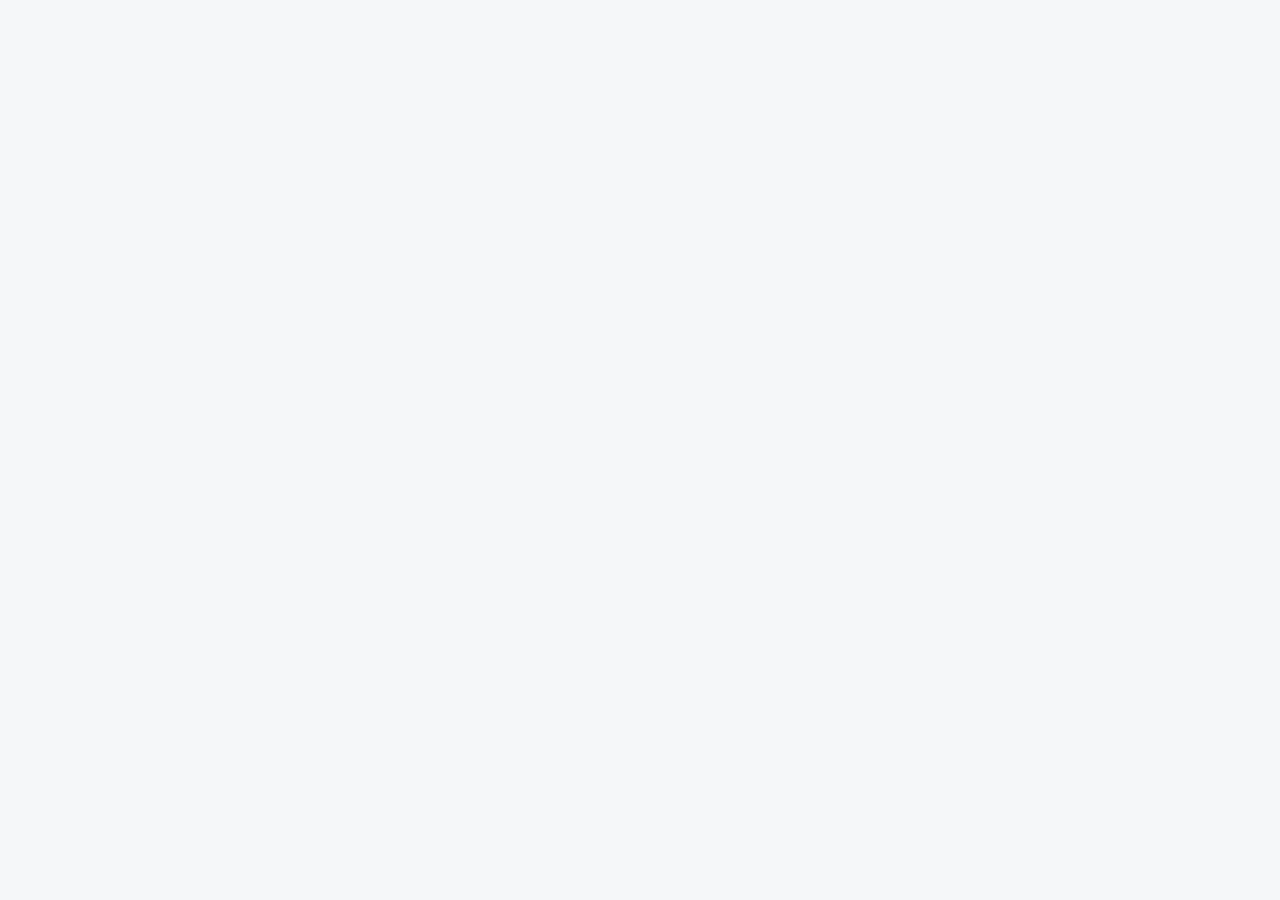
==== commit 42da80ff: "ecran mic: la 320px nimic nu mai iese din ecran (antet care se restrange, panouri cu min-width 0, im" ====
--- a/index.html
+++ b/index.html
@@ -172,6 +172,23 @@
 @media (prefers-reduced-motion:reduce){
   *{animation:none !important;transition:none !important}
 }
+
+
+
+  /* regula casei: tinte de atingere pe mobil */
+  @media (pointer: coarse), (max-width: 700px) {
+    .skip { min-height: 34px; display: inline-flex; align-items: center; }
+    .brand { min-height: 34px; display: inline-flex; align-items: center; }
+    .chip.on { min-height: 34px; display: inline-flex; align-items: center; }
+    .chip { min-height: 34px; display: inline-flex; align-items: center; }
+    label:has(#showtext), label[for="showtext"] { min-height: 34px; align-items: center; }
+    a { padding-block: 9px; }
+  }
+
+  /* regula casei: tinte de atingere pe mobil - titlul de acordeon se apasa */
+  @media (pointer: coarse), (max-width: 700px) {
+    summary { min-height: 34px; display: flex; align-items: center; }
+  }
 </style>
 <script>
 /* Paint the stored theme before the body exists, so a reload never flashes. */
@@ -185,6 +202,20 @@
   }
 }());
 </script>
+
+<style id="ecran-mic">
+/* regula casei: ecrane mici (320px) - nimic nu are voie sa iasa din ecran.
+   Blocul sta la finalul <head>, deci invinge stilurile de mai sus fara sa le rescrie. */
+@media (max-width: 380px) {
+  html, body { max-width: 100%; overflow-x: hidden; }
+  img, svg, canvas, video, table { max-width: 100%; }
+  /* antetul: selectul de limba si butonul de tema se pot strange si trec pe randul urmator */
+  header .tools, header .controls, .topbar .tools, .topbar .controls, .tools, .controls { flex-wrap: wrap; min-width: 0; }
+  header select, .tools select, .controls select, select#lang, select#lang-select, #lang-select { max-width: 100%; min-width: 0; }
+  /* panourile si cardurile se largestesc la cat incape */
+  .panel, .card, .sheet, .action, .action-main, .action-side, .source-panel, .panel-heading { min-width: 0; max-width: 100%; }
+  .chips, #cityChips { flex-wrap: wrap; }
+}
 </head>
 <body>
 
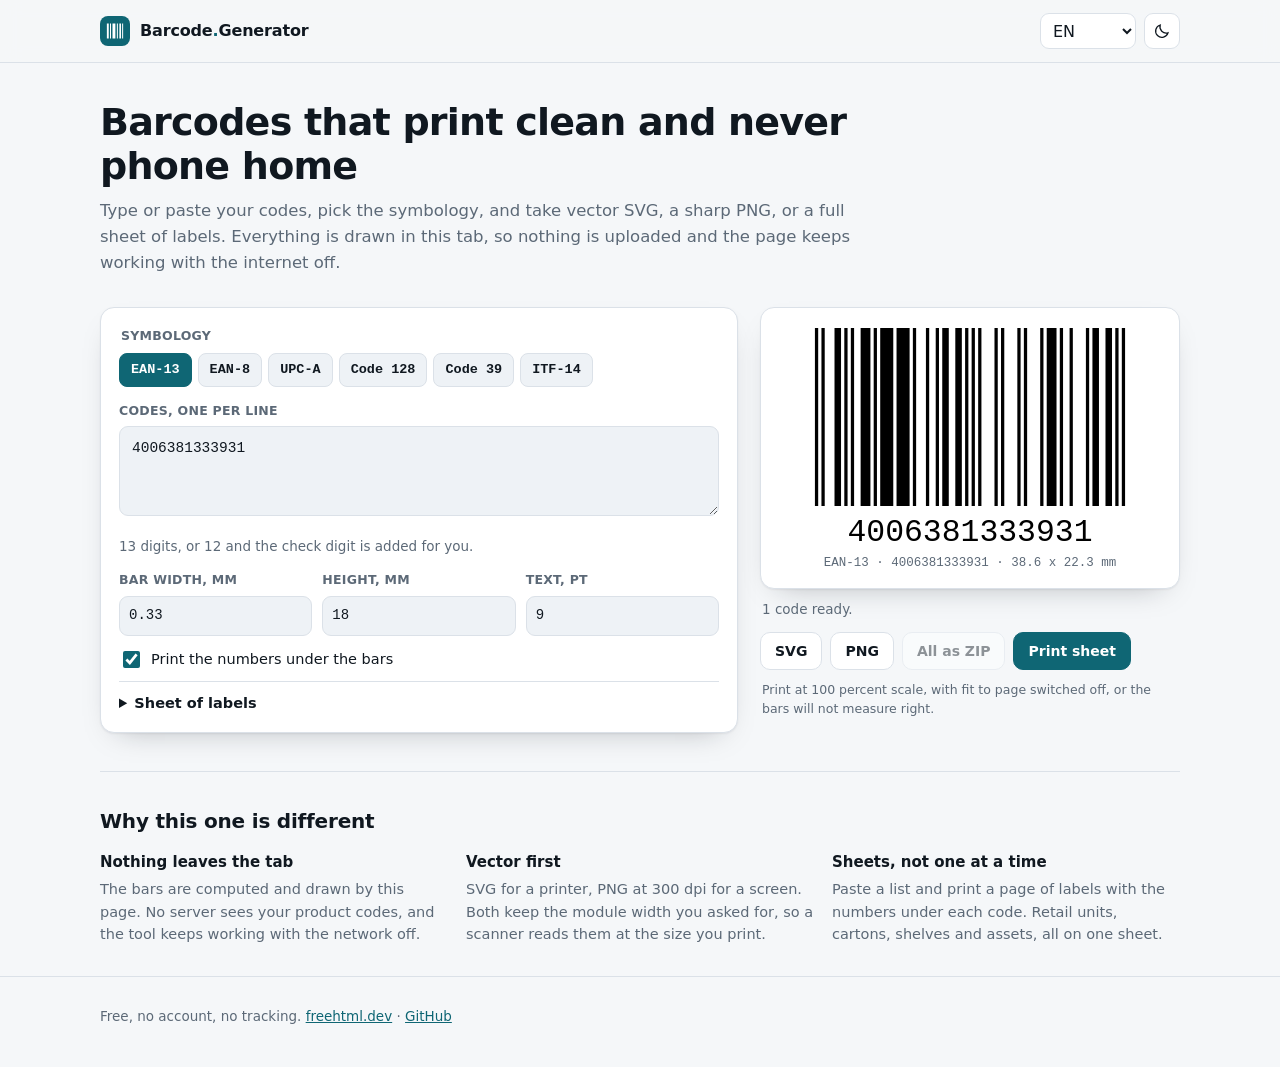
==== commit 4dbe05fb: "reparatie: blocul de stil pentru ecrane mici are acum </style> de inchidere Fara tag-ul de inchidere" ====
--- a/index.html
+++ b/index.html
@@ -216,6 +216,7 @@
   .panel, .card, .sheet, .action, .action-main, .action-side, .source-panel, .panel-heading { min-width: 0; max-width: 100%; }
   .chips, #cityChips { flex-wrap: wrap; }
 }
+</style>
 </head>
 <body>
 
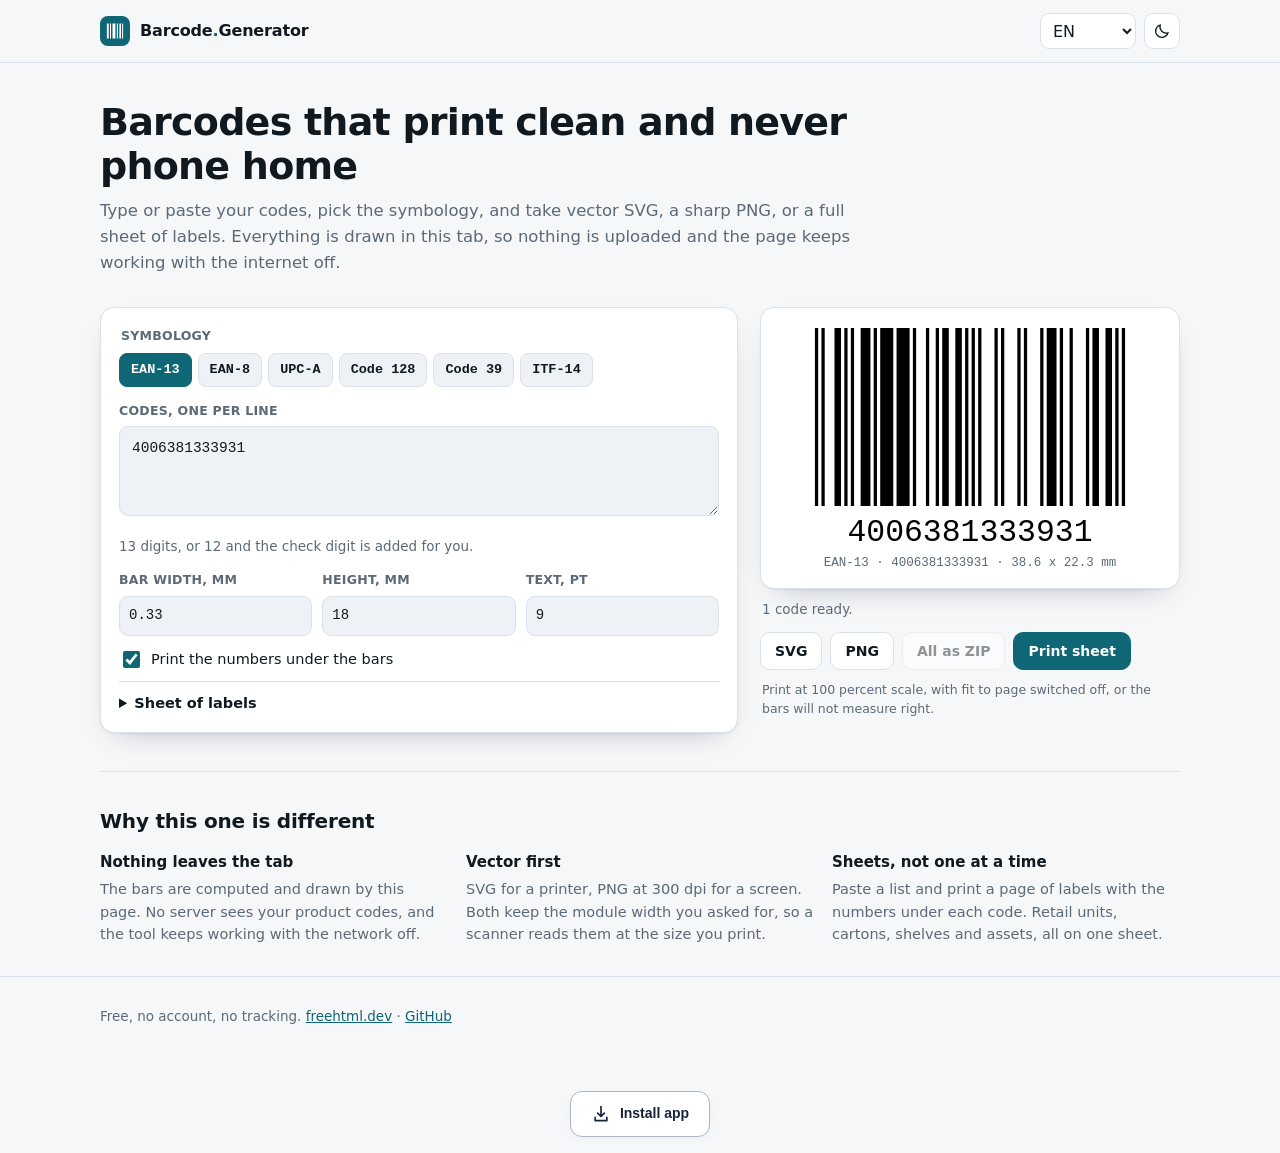
==== commit 0806ee8c: "add install app button (shared component, 4 languages, iOS/Android fallback)" ====
--- a/index.html
+++ b/index.html
@@ -215,6 +215,55 @@
   /* panourile si cardurile se largestesc la cat incape */
   .panel, .card, .sheet, .action, .action-main, .action-side, .source-panel, .panel-heading { min-width: 0; max-width: 100%; }
   .chips, #cityChips { flex-wrap: wrap; }
+}
+</style>
+<style id="tinte-44">
+/* regula casei: pe telefon, tinta de atingere are cel putin 44x44px (WCAG 2.5.5, Apple HIG).
+   Se aplica doar pe pointer gros sau ecran mic, ca sa nu umfle interfata pe desktop.
+   `!important` e intentionat: e un prag de accesibilitate, nu o preferinta de stil, iar
+   fiecare unealta are propriile reguli de buton care ar castiga altfel.
+   Tabla jocurilor (`.cell`, `.tile`, `.slot`, `.key`) este lasata afara: acolo marimea
+   tintei e data de grila, nu de deget, si e tratata in blocul fiecarui joc. */
+@media (pointer: coarse), (max-width: 700px) {
+  html body :is(button, select, textarea, summary, [role="button"],
+      input:not([type="checkbox"]):not([type="radio"]):not([type="file"]):not([type="hidden"]),
+      label:has(input[type="checkbox"]), label:has(input[type="radio"]),
+      .check, .check-label, .switch, .btn, .button):not(.cell):not(.tile):not(.slot):not(.key) {
+    min-height: 44px !important;
+  }
+  html body :is(button, [role="button"], .btn, .button, .chip, .langbtn, .iconbtn, .icon-btn,
+      .btn-icon, .icon-button, .swatch, .switch, .tbtn, .buy, .skip):not(.cell):not(.tile):not(.slot):not(.key) {
+    display: inline-flex !important; align-items: center !important; justify-content: center !important;
+  }
+  html body :is(.iconbtn, .icon-btn, .btn-icon, .icon-button, .langbtn, .theme-toggle, .theme,
+      .swatch, .switch, .tbtn, .swap, .play-button, .stop-button, .undo, .buy,
+      .nav-btn, .editor-close, .round-btn, .chip-x, .close, .btn-close, .randomize-mini,
+      .history > button, .swatches > button) {
+    min-width: 44px !important; min-height: 44px !important;
+  }
+  html body :is(select, input[type="color"], input[type="number"], input[type="text"]) {
+    min-width: 44px !important;
+  }
+  html body :is(input[type="checkbox"], input[type="radio"]) { min-width: 24px !important; min-height: 24px !important; }
+  /* legaturile din afara textului curent (antet, subsol, navigatie); cele din propozitie
+     ramin legaturi de text, cum spune si exceptia pentru text din WCAG 2.5.5.
+     Cardurile-legatura isi pastreaza asezarea, doar inaltimea minima creste. */
+  html body a:not(p a):not(li a):not(td a):not(.gcard):not(.card) {
+    min-height: 44px !important; min-width: 44px !important;
+  }
+  html body :is(a.skip, .brand, a.buy) { display: inline-flex !important; align-items: center !important; }
+  /* barele care nu incapeau: se asaza pe doua randuri in loc sa iasa din ecran */
+  html body :is(nav, .nav, .navbar, .toolbar, .links, footer, .footnotes, .player-controls,
+      header, .topbar, .masthead, .app-header,
+      .topbar-actions, .header-actions, .hero-actions, .actions, .action-row,
+      .btn-row, .button-row, .controls, .controls-row, .filters,
+      .topbar-inner, .header-inner, .nav-inner, .bar-inner,
+      [class$="-inner"], [class$="-actions"]) {
+    flex-wrap: wrap !important;
+  }
+  html body input[type="range"] { height: 44px !important; }
+  /* campurile de fisier sunt suprapuse peste zona de tragere si nu trebuie sa iasa din ea */
+  html body :is(input[type="file"], input[type="color"], img, video, canvas) { max-width: 100% !important; }
 }
 </style>
 </head>
@@ -1150,5 +1199,146 @@
 }());
 </script>
 <!-- Barcode Generator 1.0.1 · single file build -->
+<!-- Buton de instalare TekiDeki (Apache-2.0). Sursa: studio/unelte/install-app/ - acelasi bloc în toate uneltele. -->
+<style>
+/* App-scoped install controls. Uses each app's existing theme; no external assets. */
+#td-install-section{box-sizing:border-box;width:100%;max-width:1160px;flex-shrink:0;text-align:center;margin:24px auto 16px;padding:0 16px;color:var(--text,var(--text-color,#17233b))}
+#td-install-section[hidden],#td-install-dialog [hidden]{display:none!important}
+#td-install-button,#td-install-close{box-sizing:border-box;display:inline-flex;align-items:center;justify-content:center;gap:9px;width:auto;max-width:100%;min-height:46px;padding:11px 20px;border:1px solid var(--border,var(--border-color,#aab6c6));border-radius:12px;background:var(--card,var(--card-bg,var(--bg-2,#fff)));color:var(--text,var(--text-color,#17233b));font:600 14px/1.5 -apple-system,BlinkMacSystemFont,'Segoe UI',sans-serif;letter-spacing:normal;cursor:pointer;text-transform:none;white-space:normal;overflow-wrap:anywhere;box-shadow:0 2px 8px #0000000a;touch-action:manipulation}
+#td-install-button:hover,#td-install-close:hover{box-shadow:0 3px 14px #00000020}
+#td-install-button:focus-visible,#td-install-close:focus-visible{outline:3px solid currentColor;outline-offset:4px}
+#td-install-button:disabled{opacity:.65;cursor:wait}
+#td-install-button svg{flex:0 0 20px;width:20px;height:20px}
+#td-install-status{font:400 13px/1.6 -apple-system,BlinkMacSystemFont,'Segoe UI',sans-serif;color:inherit;max-width:600px;margin:10px auto 0;overflow-wrap:anywhere}
+#td-install-status:empty{display:none}
+#td-install-dialog{box-sizing:border-box;position:fixed;inset:0;width:480px;max-width:calc(100vw - 32px);max-height:calc(100vh - 32px);max-height:calc(100dvh - 32px);margin:auto;padding:24px;border:1px solid var(--border,var(--border-color,#aab6c6));border-radius:18px;background:var(--card,var(--card-bg,var(--bg-2,#fff)));color:var(--text,var(--text-color,#17233b));box-shadow:0 16px 64px #00000050;text-align:left;font:400 14px/1.65 -apple-system,BlinkMacSystemFont,'Segoe UI',sans-serif;overflow:auto;overflow-wrap:anywhere}
+#td-install-dialog::backdrop{background:#0009}
+#td-install-title{font:700 21px/1.3 -apple-system,BlinkMacSystemFont,'Segoe UI',sans-serif;color:inherit;margin:0 0 14px;letter-spacing:normal}
+#td-install-dialog p{font:inherit;color:inherit;margin:0 0 14px}
+#td-install-secure{font-weight:650!important}
+#td-install-close{margin-top:4px}
+@media(prefers-reduced-motion:reduce){#td-install-button,#td-install-close{transition:none!important}}
+</style>
+<section id="td-install-section" aria-label="App installation">
+  <button type="button" id="td-install-button" aria-haspopup="dialog" aria-controls="td-install-dialog"><svg aria-hidden="true" focusable="false" viewBox="0 0 24 24" width="20" height="20" fill="none" stroke="currentColor" stroke-width="2" stroke-linecap="round" stroke-linejoin="round"><path d="M12 3v12m-4-4 4 4 4-4M5 16v4h14v-4"/></svg><span id="td-install-label">Install app</span></button>
+  <p id="td-install-status" role="status" aria-live="polite"></p>
+</section>
+<dialog id="td-install-dialog" aria-labelledby="td-install-title" aria-describedby="td-install-intro">
+  <h2 id="td-install-title">Install this app</h2>
+  <p id="td-install-intro"></p>
+  <p id="td-install-secure" hidden></p>
+  <p id="td-install-ios"></p>
+  <p id="td-install-android"></p>
+  <p id="td-install-desktop"></p>
+  <p id="td-install-note"></p>
+  <button type="button" id="td-install-close" autofocus>Close</button>
+</dialog>
+<script>/* SPDX-License-Identifier: Apache-2.0
+ * Copyright 2026 Kristian Mario Mišković (TekiDeki).
+ * Optional native installation and honest browser-specific fallback. No storage or network calls. */
+(function () {
+  'use strict';
+  const translations = {
+    en: {
+      install:'Install app',title:'Install this app',close:'Close',
+      intro:'Install a web app or shortcut using your browser. Available options depend on the device and browser.',
+      ios:'iPhone / iPad: open this page in Safari. Tap Share → Add to Home Screen → Add. Enable “Open as Web App” if that option is shown.',
+      android:'Android: open the browser menu (⋮), then choose Install app or Add to Home screen, if available.',
+      desktop:'Desktop: use the install icon in the address bar or an Install this site as an app option in your browser menu, if available.',
+      note:'If no installation option is available, try a compatible browser such as Chrome or Edge, or save a bookmark. A browser tab cannot always detect an existing installation; you may already find the app in your launcher. This button cannot force installation.',
+      secure:'Installation needs HTTPS or localhost. Open the public HTTPS app instead of a downloaded file or an insecure HTTP address.',
+      error:'The native installation dialog could not be opened. You can use these browser steps instead.',
+      accepted:'Continue in your browser to finish installation.',dismissed:'Installation was not confirmed. You can try again later or use the browser menu.'
+    },
+    ro: {
+      install:'Instalează aplicația',title:'Instalează această aplicație',close:'Închide',
+      intro:'Instalează o aplicație web sau o scurtătură din browser. Opțiunile disponibile depind de dispozitiv și browser.',
+      ios:'iPhone / iPad: deschide pagina în Safari. Apasă Partajare → Adăugați pe ecranul principal → Adăugați. Activează „Deschideți ca aplicație web” dacă apare această opțiune.',
+      android:'Android: deschide meniul browserului (⋮), apoi alege Instalează aplicația sau Adaugă pe ecranul de pornire, dacă opțiunea există.',
+      desktop:'Calculator: folosește pictograma de instalare din bara de adrese sau opțiunea Instalează acest site ca aplicație din meniul browserului, dacă este disponibilă.',
+      note:'Dacă nu există opțiune de instalare, încearcă un browser compatibil, precum Chrome sau Edge, ori salvează un semn de carte. O filă de browser nu poate detecta mereu o instalare existentă; aplicația poate fi deja în lista ta de aplicații. Butonul nu poate forța instalarea.',
+      secure:'Instalarea necesită HTTPS sau localhost. Deschide aplicația publică HTTPS, nu un fișier descărcat sau o adresă HTTP nesigură.',
+      error:'Dialogul nativ de instalare nu a putut fi deschis. Poți urma pașii browserului de mai jos.',
+      accepted:'Continuă în browser pentru a finaliza instalarea.',dismissed:'Instalarea nu a fost confirmată. Poți încerca mai târziu sau din meniul browserului.'
+    },
+    'sr-latn': {
+      install:'Instaliraj aplikaciju',title:'Instaliraj ovu aplikaciju',close:'Zatvori',
+      intro:'Instalirajte veb-aplikaciju ili prečicu preko pregledača. Dostupne opcije zavise od uređaja i pregledača.',
+      ios:'iPhone / iPad: otvorite stranicu u Safari pregledaču. Izaberite Deli → Dodaj na početni ekran → Dodaj. Uključite „Otvori kao veb-aplikaciju” ako je ponuđeno.',
+      android:'Android: otvorite meni pregledača (⋮), zatim izaberite Instaliraj aplikaciju ili Dodaj na početni ekran, ako je dostupno.',
+      desktop:'Računar: koristite ikonu za instaliranje u adresnoj traci ili opciju Instaliraj ovaj sajt kao aplikaciju u meniju pregledača, ako postoji.',
+      note:'Ako nema opcije za instaliranje, pokušajte kompatibilan pregledač poput Chrome-a ili Edge-a, ili sačuvajte obeleživač. Kartica pregledača ne može uvek da prepozna postojeću instalaciju; aplikacija je možda već na vašoj listi aplikacija. Ovo dugme ne može da nametne instalaciju.',
+      secure:'Instalacija zahteva HTTPS ili localhost. Otvorite javnu HTTPS aplikaciju, a ne preuzetu datoteku ili nebezbednu HTTP adresu.',
+      error:'Izvorni dijalog za instalaciju nije mogao da se otvori. Umesto toga pratite ove korake u pregledaču.',
+      accepted:'Nastavite u pregledaču da završite instalaciju.',dismissed:'Instalacija nije potvrđena. Pokušajte kasnije ili preko menija pregledača.'
+    },
+    'sr-cyrl': {
+      install:'Инсталирај апликацију',title:'Инсталирај ову апликацију',close:'Затвори',
+      intro:'Инсталирајте веб-апликацију или пречицу преко прегледача. Доступне опције зависе од уређаја и прегледача.',
+      ios:'iPhone / iPad: отворите страницу у Safari прегледачу. Изаберите Дели → Додај на почетни екран → Додај. Укључите „Отвори као веб-апликацију” ако је понуђено.',
+      android:'Android: отворите мени прегледача (⋮), затим изаберите Инсталирај апликацију или Додај на почетни екран, ако је доступно.',
+      desktop:'Рачунар: користите икону за инсталирање у адресној траци или опцију Инсталирај овај сајт као апликацију у менију прегледача, ако постоји.',
+      note:'Ако нема опције за инсталирање, покушајте компатибилан прегледач попут Chrome-а или Edge-а, или сачувајте обележивач. Картица прегледача не може увек да препозна постојећу инсталацију; апликација је можда већ на вашој листи апликација. Ово дугме не може да наметне инсталацију.',
+      secure:'Инсталација захтева HTTPS или localhost. Отворите јавну HTTPS апликацију, а не преузету датотеку или небезбедну HTTP адресу.',
+      error:'Изворни дијалог за инсталацију није могао да се отвори. Уместо тога пратите ове кораке у прегледачу.',
+      accepted:'Наставите у прегледачу да завршите инсталацију.',dismissed:'Инсталација није потврђена. Покушајте касније или преко менија прегледача.'
+    }
+  };
+  const section=document.getElementById('td-install-section');
+  const button=document.getElementById('td-install-button');
+  const dialog=document.getElementById('td-install-dialog');
+  const status=document.getElementById('td-install-status');
+  const close=document.getElementById('td-install-close');
+  const standalone=matchMedia('(display-mode: standalone)');
+  const minimal=matchMedia('(display-mode: minimal-ui)');
+  const overlay=matchMedia('(display-mode: window-controls-overlay)');
+  let installed=false, pending=null, busy=false, error=false, statusKey=null;
+  function t(){
+    const lang=(document.documentElement.lang||'en').toLowerCase();
+    const key=lang.startsWith('sr')?(lang.includes('cyrl')?'sr-cyrl':'sr-latn'):lang.split('-')[0];
+    return Object.hasOwn(translations,key)?translations[key]:translations.en;
+  }
+  function isInstalled(){return installed||standalone.matches||minimal.matches||overlay.matches||navigator.standalone===true;}
+  function refresh(){
+    const text=t();section.hidden=isInstalled();
+    section.setAttribute('aria-label',text.title);
+    document.getElementById('td-install-label').textContent=text.install;
+    document.getElementById('td-install-title').textContent=text.title;
+    document.getElementById('td-install-intro').textContent=error?text.error:text.intro;
+    for(const key of ['ios','android','desktop','note','secure'])document.getElementById('td-install-'+key).textContent=text[key];
+    document.getElementById('td-install-secure').hidden=isSecureContext&&location.protocol!=='file:';
+    close.textContent=text.close;status.textContent=statusKey?text[statusKey]:'';
+    if(isInstalled()&&dialog.open)dialog.close();
+  }
+  function help(failed=false){
+    error=failed;refresh();
+    if(typeof dialog.showModal==='function'){if(!dialog.open)dialog.showModal();}
+    else {const text=t();alert([failed?text.error:text.intro,...(!isSecureContext||location.protocol==='file:'?[text.secure]:[]),text.ios,text.android,text.desktop,text.note].join('\n\n'));}
+  }
+  window.addEventListener('beforeinstallprompt',event=>{
+    if(isInstalled())return;event.preventDefault();pending=event;refresh();
+  });
+  button.addEventListener('click',async()=>{
+    if(busy||isInstalled())return;
+    if(!pending||!isSecureContext||location.protocol==='file:'){help();return;}
+    const prompt=pending;pending=null;busy=true;button.disabled=true;statusKey=null;refresh();
+    try{
+      await prompt.prompt();
+      const choice=await prompt.userChoice;
+      if(!isInstalled())statusKey=choice?.outcome==='accepted'?'accepted':'dismissed';
+    }catch(_){help(true);}
+    finally{busy=false;button.disabled=false;refresh();}
+  });
+  close.addEventListener('click',()=>dialog.close());
+  window.addEventListener('appinstalled',()=>{installed=true;pending=null;statusKey=null;refresh();});
+  for(const query of [standalone,minimal,overlay]){
+    if(query.addEventListener)query.addEventListener('change',refresh);
+    else if(query.addListener)query.addListener(refresh);
+  }
+  refresh();
+  new MutationObserver(refresh).observe(document.documentElement,{attributes:true,attributeFilter:['lang']});
+})();
+</script>
+
 </body>
 </html>
